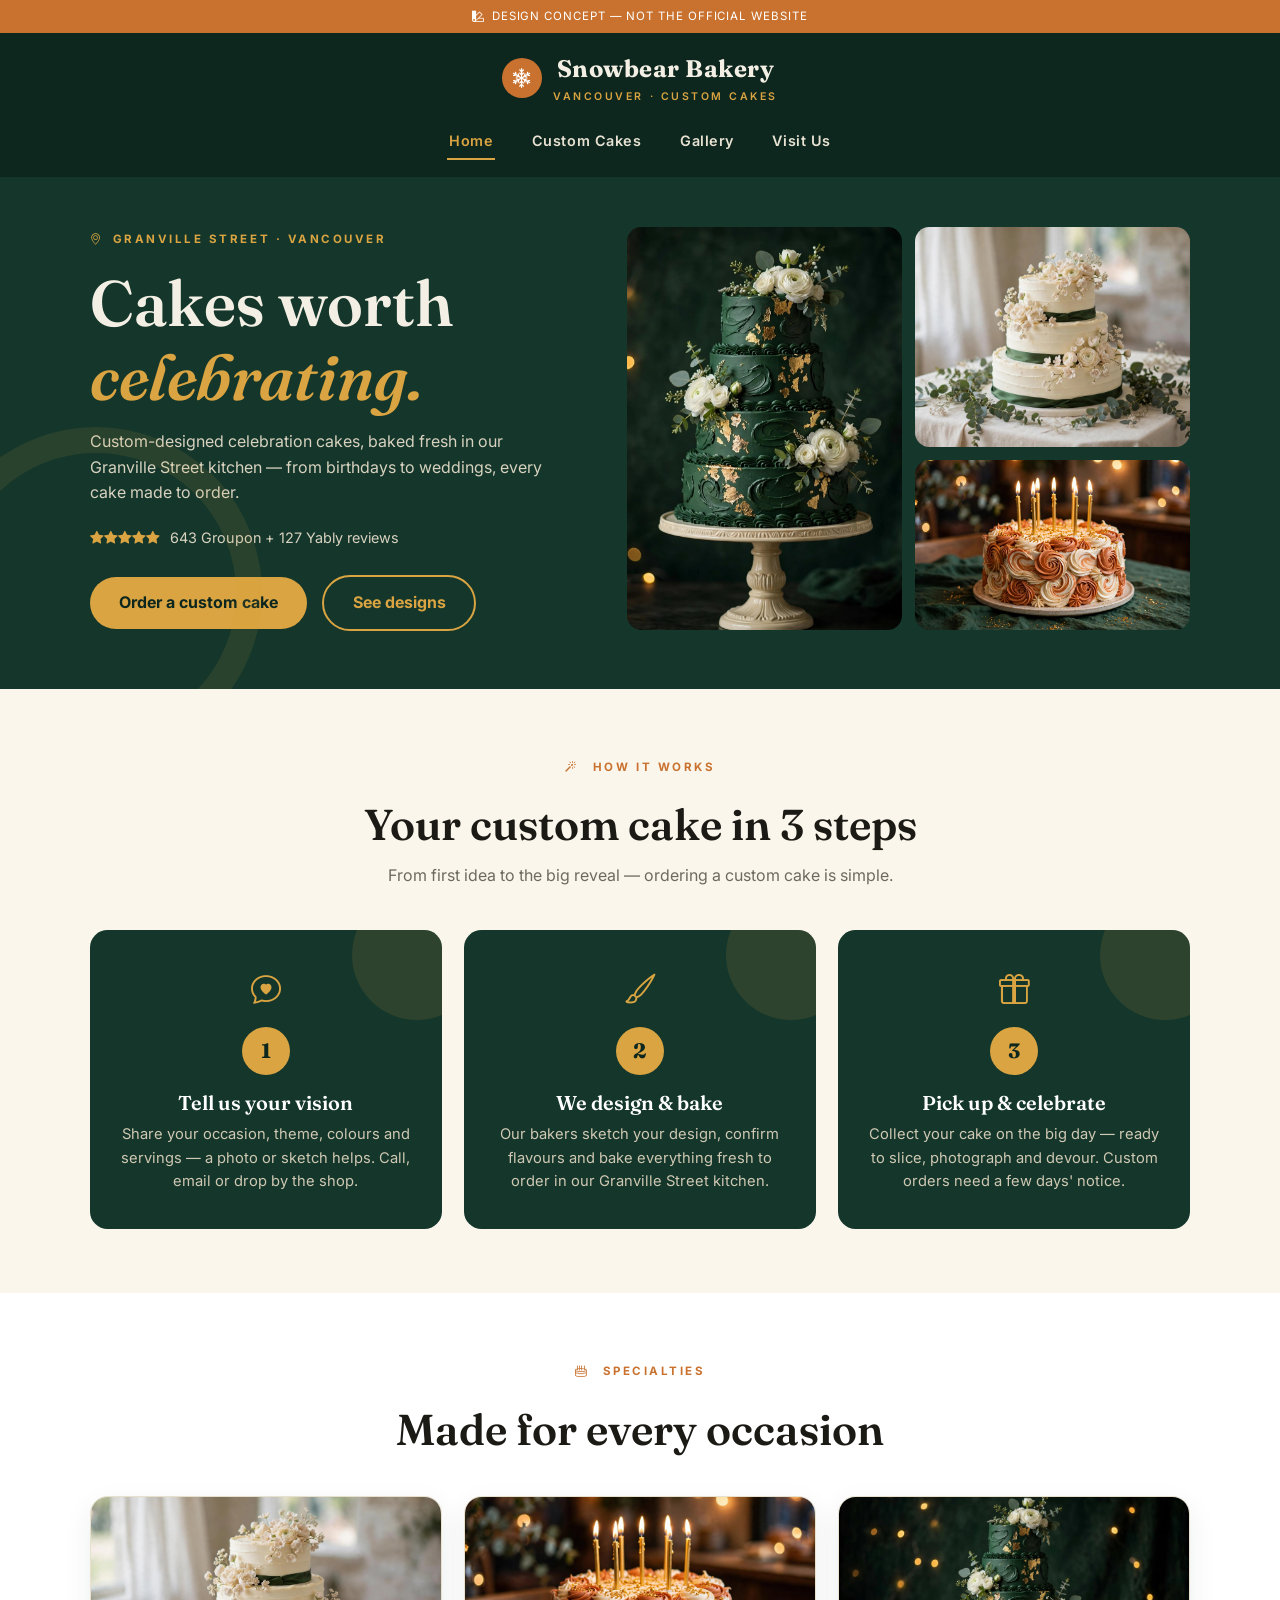
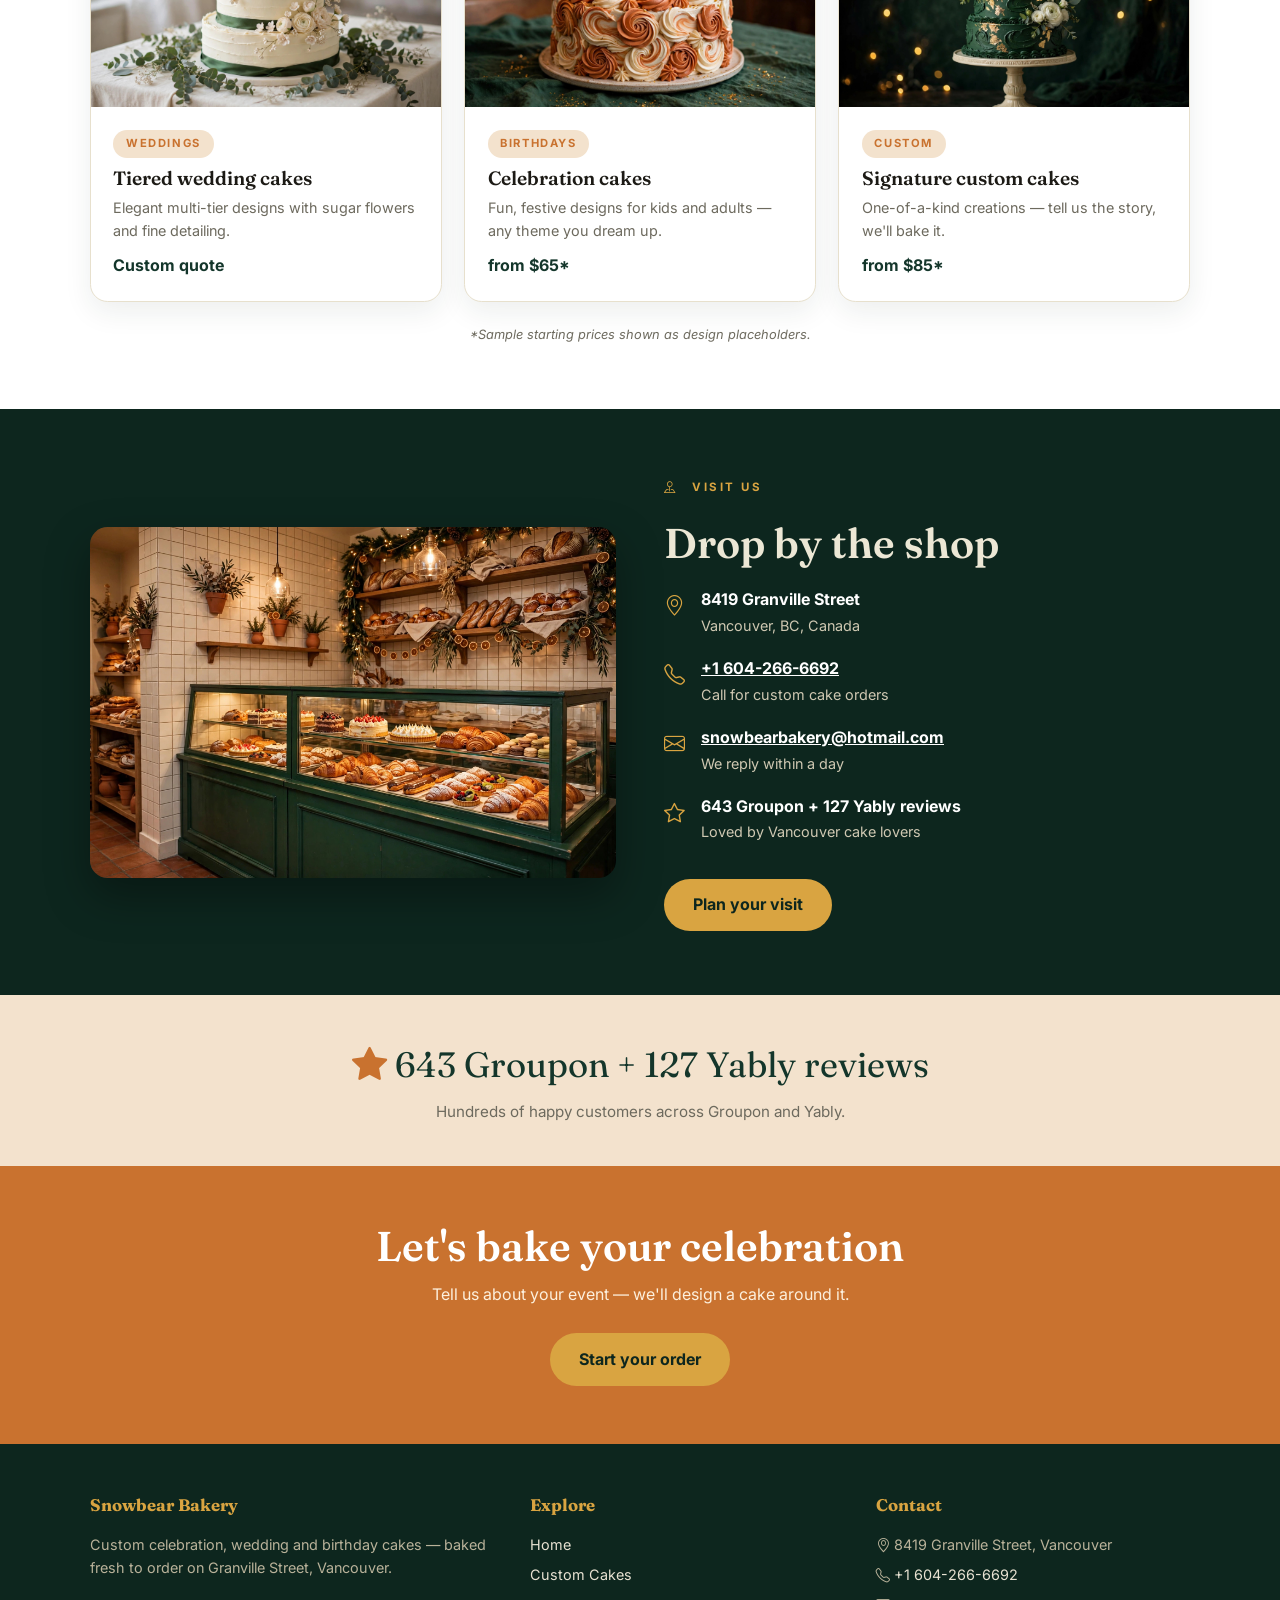
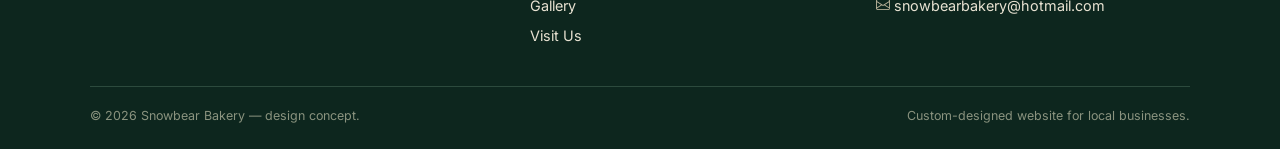
==== index.html @ fba26eec "Demo website concept for Snowbear Bakery (Vancouver, Canada)" ====
<!DOCTYPE html>
<html lang="en">
<head>
<meta charset="UTF-8">
<meta name="viewport" content="width=device-width, initial-scale=1.0">
<title>Snowbear Bakery — Custom Cakes, Vancouver</title>
<meta name="description" content="Snowbear Bakery, Granville Street Vancouver — custom celebration, wedding and birthday cakes baked to order.">
<link rel="stylesheet" href="https://cdn.jsdelivr.net/npm/bootstrap-icons@1.11.3/font/bootstrap-icons.min.css">
<link href="https://fonts.googleapis.com/css2?family=Fraunces:ital,wght@0,400;0,600;0,700;1,400;1,600&family=Inter:wght@400;500;600;700&display=swap" rel="stylesheet">
<link rel="stylesheet" href="styles.css">
</head>
<body>
<div class="ribbon"><i class="bi bi-palette2"></i>Design concept — not the official website</div>

<header class="top">
  <div class="brandbar">
    <a class="brand" href="index.html">
      <span class="flake"><i class="bi bi-snow2"></i></span>
      <span><b>Snowbear Bakery</b><small>Vancouver · Custom Cakes</small></span>
    </a>
  </div>
  <button class="burger" aria-label="Open menu" onclick="document.querySelector('nav.main').classList.toggle('open')"><i class="bi bi-list"></i></button>
  <nav class="main">
    <a href="index.html" class="active">Home</a>
    <a href="services.html">Custom Cakes</a>
    <a href="gallery.html">Gallery</a>
    <a href="contact.html">Visit Us</a>
  </nav>
</header>

<div class="hero">
  <div class="wrap">
    <div>
      <span class="kicker"><i class="bi bi-geo-alt"></i>Granville Street · Vancouver</span>
      <h1>Cakes worth <em>celebrating.</em></h1>
      <p>Custom-designed celebration cakes, baked fresh in our Granville Street kitchen — from birthdays to weddings, every cake made to order.</p>
      <div class="stars">
        <span><i class="bi bi-star-fill"></i><i class="bi bi-star-fill"></i><i class="bi bi-star-fill"></i><i class="bi bi-star-fill"></i><i class="bi bi-star-fill"></i></span>
        <span>643 Groupon + 127 Yably reviews</span>
      </div>
      <div>
        <a class="btn btn-gold" href="services.html">Order a custom cake</a>
        <a class="btn btn-line" href="gallery.html">See designs</a>
      </div>
    </div>
    <div class="photogrid">
      <img class="tall" src="images/hero.jpg" alt="Custom celebration cake with green frosting">
      <img src="images/wedding.jpg" alt="Elegant wedding cake">
      <img src="images/birthday.jpg" alt="Festive birthday cake">
    </div>
  </div>
</div>

<section>
  <div class="wrap">
    <div class="sec-head">
      <span class="kicker"><i class="bi bi-magic"></i>&nbsp;How it works</span>
      <h2>Your custom cake in 3 steps</h2>
      <p>From first idea to the big reveal — ordering a custom cake is simple.</p>
    </div>
    <div class="steps">
      <div class="step">
        <i class="big bi bi-chat-heart"></i>
        <span class="n">1</span>
        <h3>Tell us your vision</h3>
        <p>Share your occasion, theme, colours and servings — a photo or sketch helps. Call, email or drop by the shop.</p>
      </div>
      <div class="step">
        <i class="big bi bi-brush"></i>
        <span class="n">2</span>
        <h3>We design &amp; bake</h3>
        <p>Our bakers sketch your design, confirm flavours and bake everything fresh to order in our Granville Street kitchen.</p>
      </div>
      <div class="step">
        <i class="big bi bi-gift"></i>
        <span class="n">3</span>
        <h3>Pick up &amp; celebrate</h3>
        <p>Collect your cake on the big day — ready to slice, photograph and devour. Custom orders need a few days' notice.</p>
      </div>
    </div>
  </div>
</section>

<section style="background:#fff;padding:4rem 0">
  <div class="wrap">
    <div class="sec-head">
      <span class="kicker"><i class="bi bi-cake2"></i>&nbsp;Specialties</span>
      <h2>Made for every occasion</h2>
    </div>
    <div class="specs">
      <article class="spec">
        <img src="images/wedding.jpg" alt="Wedding cake">
        <div class="bd">
          <span class="pill">Weddings</span>
          <h3>Tiered wedding cakes</h3>
          <p>Elegant multi-tier designs with sugar flowers and fine detailing.</p>
          <span class="from">Custom quote</span>
        </div>
      </article>
      <article class="spec">
        <img src="images/birthday.jpg" alt="Birthday cake">
        <div class="bd">
          <span class="pill">Birthdays</span>
          <h3>Celebration cakes</h3>
          <p>Fun, festive designs for kids and adults — any theme you dream up.</p>
          <span class="from">from $65*</span>
        </div>
      </article>
      <article class="spec">
        <img src="images/hero.jpg" alt="Custom celebration cake">
        <div class="bd">
          <span class="pill">Custom</span>
          <h3>Signature custom cakes</h3>
          <p>One-of-a-kind creations — tell us the story, we'll bake it.</p>
          <span class="from">from $85*</span>
        </div>
      </article>
    </div>
    <p class="sample-note">*Sample starting prices shown as design placeholders.</p>
  </div>
</section>

<section class="visit">
  <div class="wrap">
    <img src="images/shop.jpg" alt="Inside Snowbear Bakery">
    <div>
      <span class="kicker"><i class="bi bi-pin-map"></i>&nbsp;Visit us</span>
      <h2>Drop by the shop</h2>
      <div class="vrow">
        <i class="bi bi-geo-alt"></i>
        <div><b>8419 Granville Street</b><span>Vancouver, BC, Canada</span></div>
      </div>
      <div class="vrow">
        <i class="bi bi-telephone"></i>
        <div><b><a href="tel:+16042666692">+1 604-266-6692</a></b><span>Call for custom cake orders</span></div>
      </div>
      <div class="vrow">
        <i class="bi bi-envelope"></i>
        <div><b><a href="mailto:snowbearbakery@hotmail.com">snowbearbakery@hotmail.com</a></b><span>We reply within a day</span></div>
      </div>
      <div class="vrow">
        <i class="bi bi-star"></i>
        <div><b>643 Groupon + 127 Yably reviews</b><span>Loved by Vancouver cake lovers</span></div>
      </div>
      <a class="btn btn-gold" href="contact.html" style="margin-top:1rem">Plan your visit</a>
    </div>
  </div>
</section>

<div class="reviews">
  <div class="big"><i class="bi bi-star-fill"></i> 643 Groupon + 127 Yably reviews</div>
  <p>Hundreds of happy customers across Groupon and Yably.</p>
</div>

<div class="cta">
  <h2>Let's bake your celebration</h2>
  <p>Tell us about your event — we'll design a cake around it.</p>
  <a class="btn btn-gold" href="contact.html">Start your order</a>
</div>

<footer>
  <div class="wrap">
    <div class="fgrid">
      <div>
        <h4>Snowbear Bakery</h4>
        <p>Custom celebration, wedding and birthday cakes — baked fresh to order on Granville Street, Vancouver.</p>
      </div>
      <div>
        <h4>Explore</h4>
        <ul>
          <li><a href="index.html">Home</a></li>
          <li><a href="services.html">Custom Cakes</a></li>
          <li><a href="gallery.html">Gallery</a></li>
          <li><a href="contact.html">Visit Us</a></li>
        </ul>
      </div>
      <div>
        <h4>Contact</h4>
        <ul>
          <li><i class="bi bi-geo-alt"></i> 8419 Granville Street, Vancouver</li>
          <li><i class="bi bi-telephone"></i> <a href="tel:+16042666692">+1 604-266-6692</a></li>
          <li><i class="bi bi-envelope"></i> <a href="mailto:snowbearbakery@hotmail.com">snowbearbakery@hotmail.com</a></li>
        </ul>
      </div>
    </div>
    <div class="fbottom">
      <span>© 2026 Snowbear Bakery — design concept.</span>
      <span>Custom-designed website for local businesses.</span>
    </div>
  </div>
</footer>
</body>
</html>
---- styles.css ----
:root{
  --forest:#14362b;
  --forest-deep:#0d261e;
  --forest-soft:#e6efe8;
  --cream:#faf6ec;
  --terra:#c9722f;
  --terra-soft:#f3e2cd;
  --gold:#d9a441;
  --ink:#1c1a15;
  --muted:#6d6a5e;
}
*{margin:0;padding:0;box-sizing:border-box}
body{font-family:'Inter',system-ui,sans-serif;background:var(--cream);color:var(--ink);line-height:1.6}
h1,h2,h3,.serif{font-family:'Fraunces',Georgia,serif;line-height:1.15;font-weight:600}
img{max-width:100%;display:block}
a{color:inherit}
.wrap{max-width:1140px;margin:0 auto;padding:0 1.25rem}

/* concept ribbon */
.ribbon{background:var(--terra);color:#fff;text-align:center;font-size:.72rem;letter-spacing:.08em;text-transform:uppercase;padding:.45rem 1rem}
.ribbon i{margin-right:.4rem}

/* header: centered logo, split nav */
header.top{background:var(--forest-deep);color:#f3efe4}
.brandbar{text-align:center;padding:1.1rem 1rem .6rem}
.brand{display:inline-flex;align-items:center;gap:.7rem;text-decoration:none;color:#f3efe4}
.brand .flake{background:var(--terra);color:#fff;width:2.5rem;height:2.5rem;border-radius:50%;display:grid;place-items:center;font-size:1.25rem}
.brand b{font-family:'Fraunces',serif;font-size:1.5rem;letter-spacing:.02em}
.brand small{display:block;font-family:'Inter';font-size:.66rem;letter-spacing:.24em;text-transform:uppercase;color:var(--gold);font-weight:600}
nav.main{display:flex;justify-content:center;gap:2.2rem;padding:.5rem 1rem 1.1rem}
nav.main a{color:#e8e2d2;text-decoration:none;font-size:.9rem;font-weight:600;letter-spacing:.04em;padding:.35rem .1rem;border-bottom:2px solid transparent}
nav.main a:hover,nav.main a.active{color:var(--gold);border-color:var(--gold)}
.burger{display:none;background:none;border:none;font-size:1.6rem;color:var(--gold);cursor:pointer;position:absolute;top:1.1rem;right:1.1rem}

/* hero: photo grid, product-first */
.hero{background:var(--forest);color:#f3efe4;padding:3rem 0 3.6rem;position:relative;overflow:hidden}
.hero::before{content:"";position:absolute;left:-70px;bottom:-70px;width:280px;height:280px;border:26px solid rgba(217,164,65,.10);border-radius:50%}
.hero .wrap{display:grid;grid-template-columns:1fr 1.15fr;gap:3rem;align-items:center}
.kicker{display:inline-flex;align-items:center;gap:.5rem;font-size:.72rem;letter-spacing:.22em;text-transform:uppercase;font-weight:700;color:var(--gold);margin-bottom:1.1rem}
.hero h1{font-size:clamp(2.4rem,5vw,4rem);margin-bottom:1rem}
.hero h1 em{font-style:italic;color:var(--gold)}
.hero p{color:#d8d2bf;max-width:30rem;margin-bottom:1.2rem}
.stars{display:flex;align-items:center;gap:.6rem;margin-bottom:1.6rem;font-size:.9rem;color:#d8d2bf}
.stars .bi-star-fill{color:var(--gold);font-size:.85rem}
.btn{display:inline-block;text-decoration:none;font-weight:700;padding:.85rem 1.8rem;border-radius:999px;transition:.2s}
.btn-gold{background:var(--gold);color:var(--forest-deep)}
.btn-gold:hover{background:#fff}
.btn-line{border:2px solid var(--gold);color:var(--gold);margin-left:.7rem}
.btn-line:hover{background:rgba(217,164,65,.15)}
.photogrid{display:grid;grid-template-columns:1fr 1fr;grid-template-rows:220px 170px;gap:.8rem}
.photogrid img{width:100%;height:100%;object-fit:cover;border-radius:.9rem}
.photogrid .tall{grid-row:span 2}
.photogrid figcaption{position:absolute}

/* sections */
section{padding:4rem 0}
.sec-head{max-width:640px;margin:0 auto 2.6rem;text-align:center}
.sec-head .kicker{color:var(--terra)}
.sec-head h2{font-size:clamp(1.9rem,3.4vw,2.7rem);margin:.4rem 0 .8rem}
.sec-head p{color:var(--muted)}

/* 3 steps */
.steps{display:grid;grid-template-columns:repeat(3,1fr);gap:1.4rem;counter-reset:step}
.step{background:var(--forest);color:#f0ead9;border-radius:1.1rem;padding:2.2rem 1.8rem;text-align:center;position:relative;overflow:hidden}
.step::after{content:"";position:absolute;top:-40px;right:-40px;width:130px;height:130px;border-radius:50%;background:rgba(217,164,65,.12)}
.step .n{width:3rem;height:3rem;border-radius:50%;background:var(--gold);color:var(--forest-deep);font-family:'Fraunces',serif;font-weight:700;font-size:1.3rem;display:grid;place-items:center;margin:0 auto 1rem}
.step h3{font-size:1.25rem;margin-bottom:.6rem;color:#fff}
.step p{font-size:.92rem;color:#cfc8b2}
.step i.big{font-size:1.9rem;color:var(--gold);display:block;margin-bottom:.8rem}

/* specialties */
.specs{display:grid;grid-template-columns:repeat(3,1fr);gap:1.4rem}
.spec{background:#fff;border-radius:1.1rem;overflow:hidden;border:1px solid #e7e0cd;box-shadow:0 10px 28px rgba(20,54,43,.08)}
.spec img{height:210px;width:100%;object-fit:cover}
.spec .bd{padding:1.4rem}
.spec .pill{display:inline-block;background:var(--terra-soft);color:var(--terra);font-size:.7rem;font-weight:700;letter-spacing:.14em;text-transform:uppercase;padding:.3rem .8rem;border-radius:999px;margin-bottom:.6rem}
.spec h3{font-size:1.2rem;margin-bottom:.4rem}
.spec p{font-size:.9rem;color:var(--muted)}
.spec .from{display:block;margin-top:.7rem;font-weight:700;color:var(--forest)}
.sample-note{font-size:.8rem;color:var(--muted);margin-top:1.4rem;font-style:italic;text-align:center}

/* visit panel */
.visit{background:var(--forest-deep);color:#ece7d5}
.visit .wrap{display:grid;grid-template-columns:1fr 1fr;gap:3rem;align-items:center}
.visit img{border-radius:1.1rem;box-shadow:0 18px 44px rgba(0,0,0,.35)}
.visit h2{font-size:clamp(1.9rem,3.4vw,2.6rem);margin:.4rem 0 1.2rem}
.visit .kicker{color:var(--gold)}
.vrow{display:flex;gap:1rem;margin-bottom:1.1rem;align-items:flex-start}
.vrow i{font-size:1.3rem;color:var(--gold);margin-top:.15rem}
.vrow b{display:block;color:#fff}
.vrow span{font-size:.9rem;color:#cfc8b2}
.vrow a{color:#fff}

/* reviews strip */
.reviews{background:var(--terra-soft);text-align:center;padding:2.6rem 1.25rem}
.reviews .big{font-family:'Fraunces',serif;font-size:clamp(1.6rem,3vw,2.2rem);color:var(--forest)}
.reviews p{color:var(--muted);margin-top:.4rem;font-size:.95rem}
.reviews .bi-star-fill{color:var(--terra)}

/* cta */
.cta{background:var(--terra);color:#fff;text-align:center;padding:3.6rem 1.25rem}
.cta h2{font-size:clamp(1.8rem,3.4vw,2.6rem);margin-bottom:.7rem}
.cta p{color:#fdf0dd;margin-bottom:1.6rem}

/* footer */
footer{background:var(--forest-deep);color:#d9d3c0;padding:3rem 0 1.4rem}
.fgrid{display:grid;grid-template-columns:1.3fr 1fr 1fr;gap:2rem;margin-bottom:2rem}
footer h4{font-family:'Fraunces',serif;color:var(--gold);font-size:1.05rem;margin-bottom:.9rem}
footer p,footer li{font-size:.9rem;color:#b9b29a;list-style:none;margin-bottom:.45rem}
footer a{color:#e8e2d2;text-decoration:none}
footer a:hover{color:var(--gold)}
.fbottom{border-top:1px solid #2c4a3d;padding-top:1.2rem;font-size:.78rem;color:#8a937f;display:flex;justify-content:space-between;flex-wrap:wrap;gap:.5rem}

/* gallery */
.ggrid{display:grid;grid-template-columns:repeat(3,1fr);gap:1rem}
.ggrid figure{border-radius:1rem;overflow:hidden;position:relative;border:3px solid var(--forest)}
.ggrid img{width:100%;height:270px;object-fit:cover;transition:transform .3s}
.ggrid figure:hover img{transform:scale(1.05)}
.ggrid figcaption{position:absolute;left:0;right:0;bottom:0;background:linear-gradient(transparent,rgba(13,38,30,.92));color:#fff;padding:2rem .9rem .8rem;font-size:.85rem;font-weight:600}

/* cake list (services) */
.clist{display:grid;grid-template-columns:repeat(2,1fr);gap:1.4rem}
.citem{background:#fff;border-radius:1rem;padding:1.8rem;border-left:6px solid var(--forest)}
.citem h3{font-size:1.2rem;margin-bottom:.4rem}
.citem h3 i{color:var(--terra);margin-right:.5rem}
.citem p{font-size:.9rem;color:var(--muted)}
.citem .from{display:block;margin-top:.6rem;font-weight:700;color:var(--forest)}

/* form */
form.demo{max-width:640px;background:#fff;border-radius:1rem;padding:2rem;border:1px solid #e7e0cd;box-shadow:0 10px 30px rgba(20,54,43,.08)}
form.demo label{display:block;font-size:.82rem;font-weight:700;margin:1rem 0 .35rem}
form.demo input,form.demo textarea,form.demo select{width:100%;padding:.75rem .9rem;border:1.5px solid #ddd2b8;border-radius:.6rem;font-family:inherit;font-size:.95rem;background:var(--cream)}
form.demo input:focus,form.demo textarea:focus{outline:2px solid var(--forest);border-color:var(--forest)}
.btn-solid{background:var(--forest);color:#fff;border:none;cursor:pointer;font-size:1rem;margin-top:1.2rem}
.btn-solid:hover{background:var(--forest-deep)}

.contact-grid{display:grid;grid-template-columns:1fr 1.1fr;gap:2.4rem;align-items:start}
.cinfo{background:var(--forest);color:#ece7d5;border-radius:1rem;padding:2rem}
.cinfo h3{color:var(--gold);font-size:1.1rem;margin-bottom:1rem}
.cinfo p{margin-bottom:.9rem;font-size:.94rem;color:#cfc8b2}
.cinfo i{color:var(--gold);margin-right:.6rem}
.cinfo a{color:#fff}

@media(max-width:860px){
  .hero .wrap,.visit .wrap,.contact-grid{grid-template-columns:1fr}
  .steps,.specs,.clist{grid-template-columns:1fr}
  .ggrid{grid-template-columns:repeat(2,1fr)}
  .fgrid{grid-template-columns:1fr}
  nav.main{display:none;flex-direction:column;align-items:center;gap:1rem;padding-bottom:1.2rem}
  nav.main.open{display:flex}
  .burger{display:block}
  header.top{position:relative}
  .photogrid{grid-template-rows:190px 150px}
}
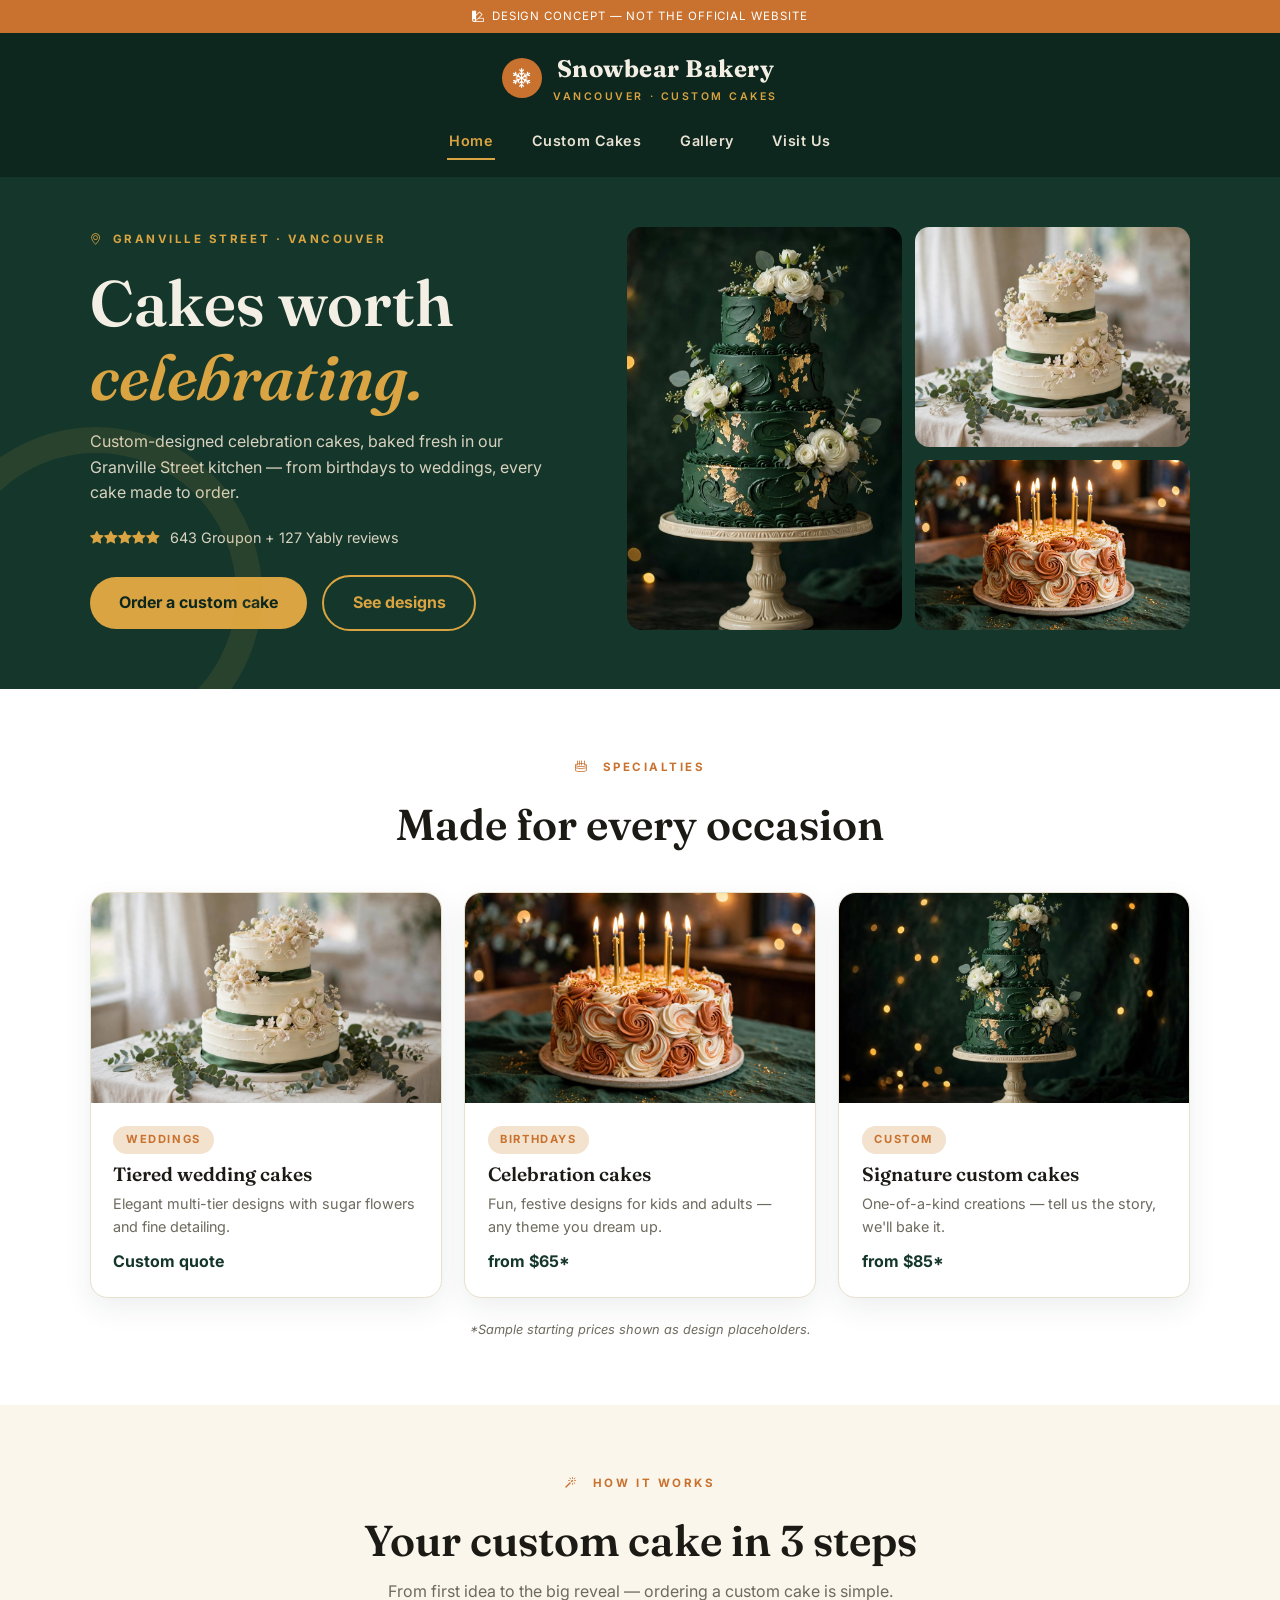
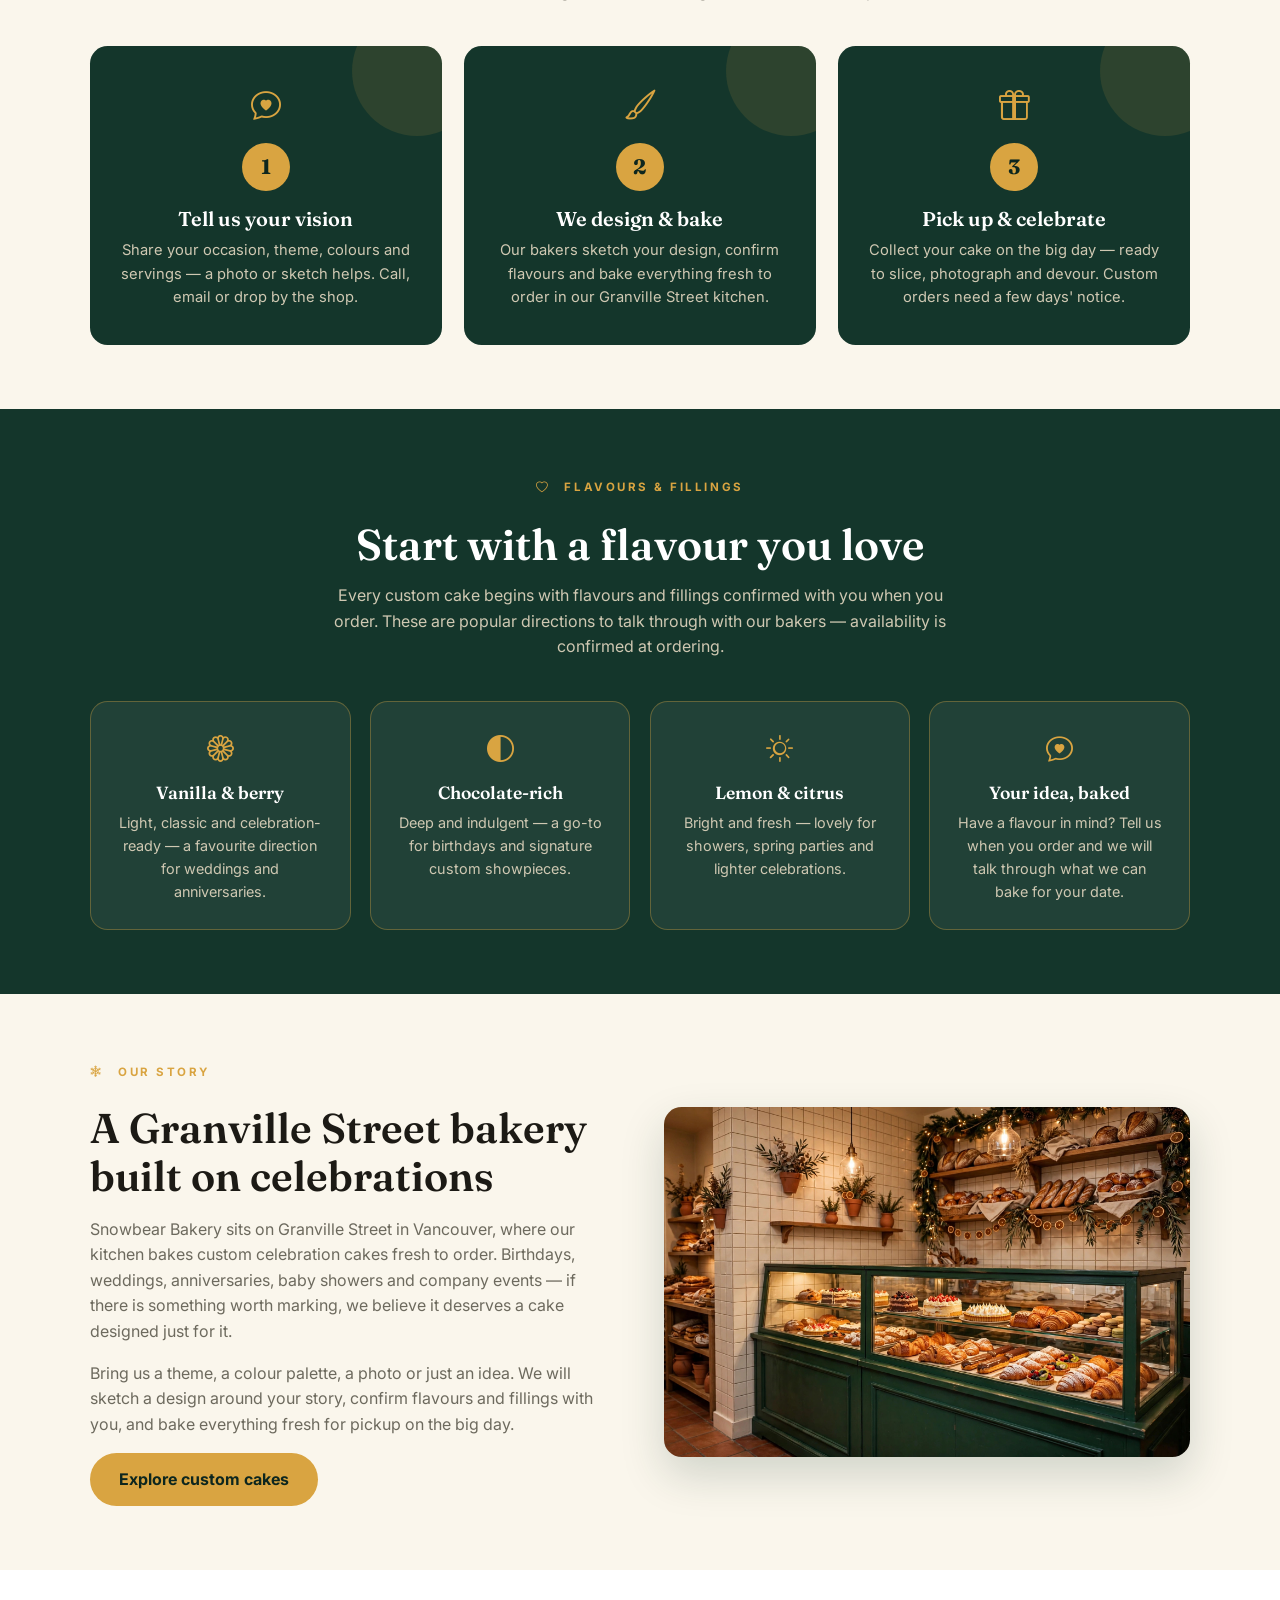
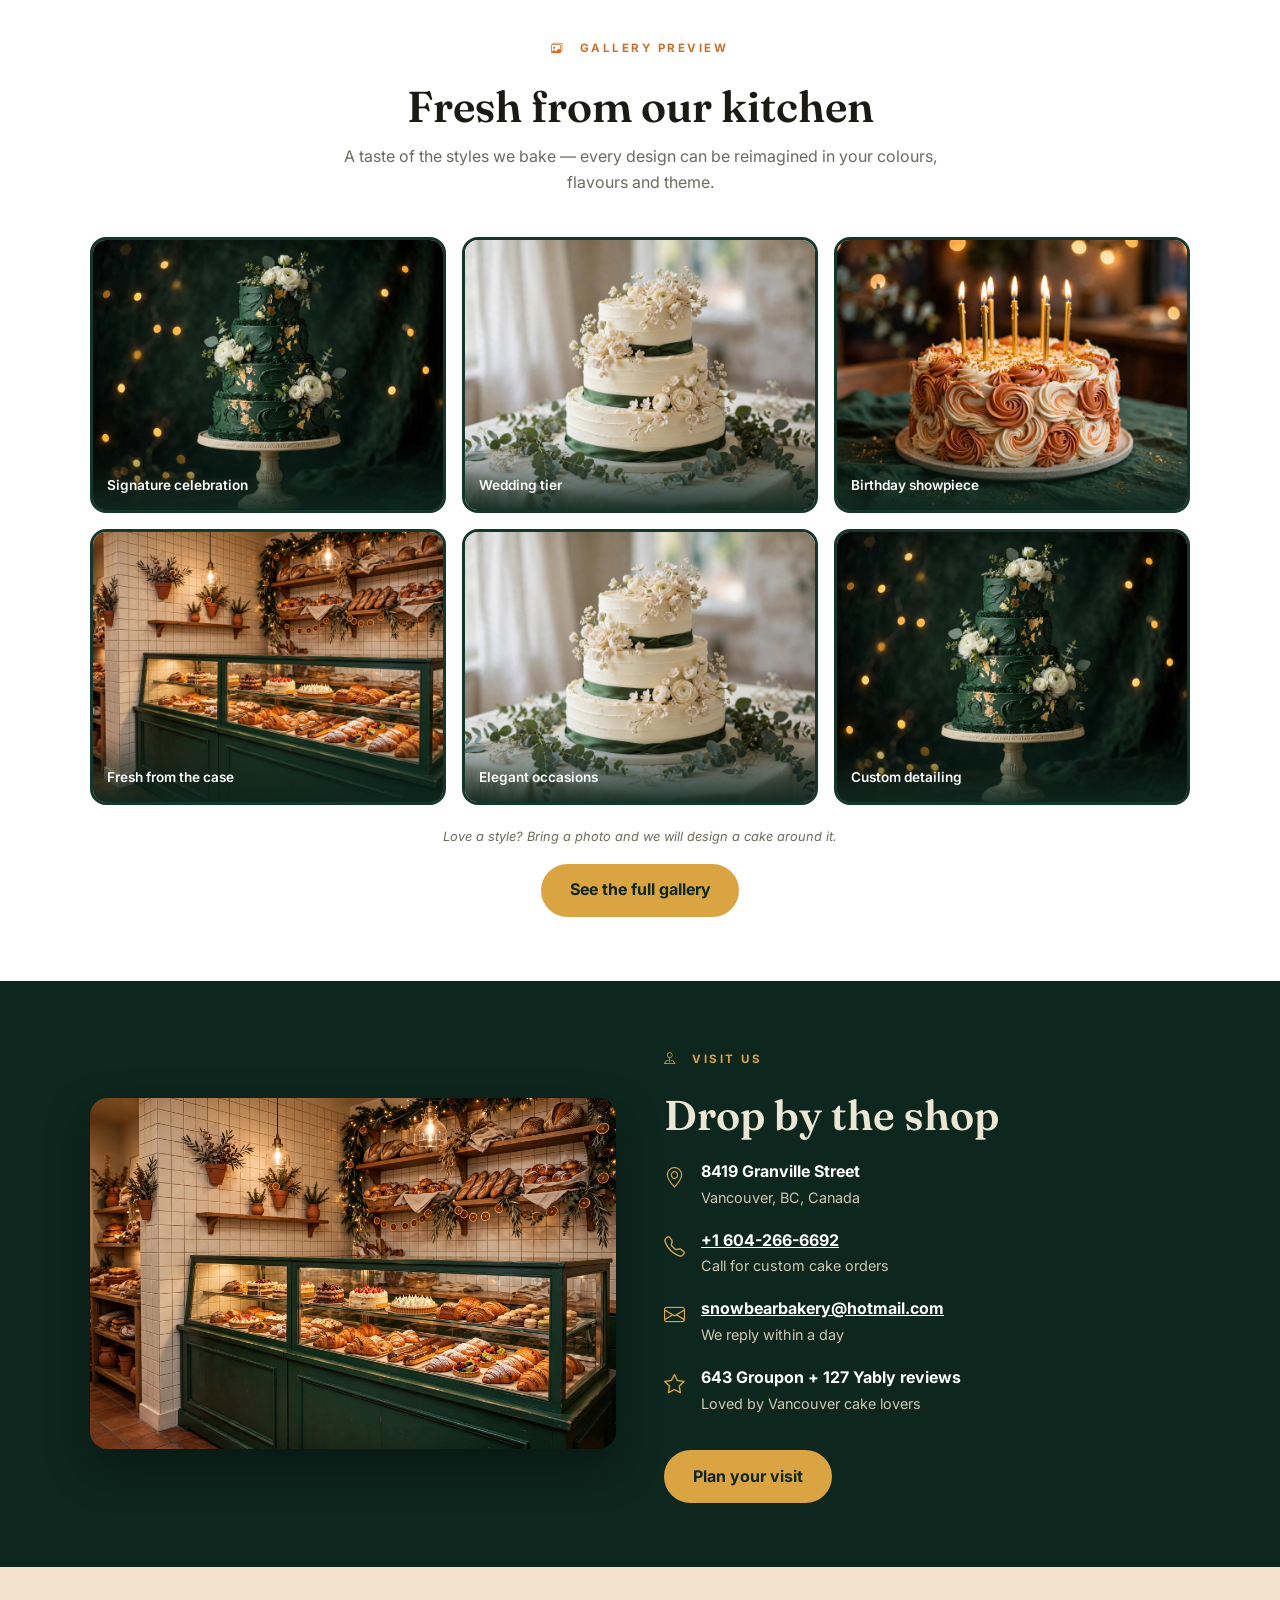
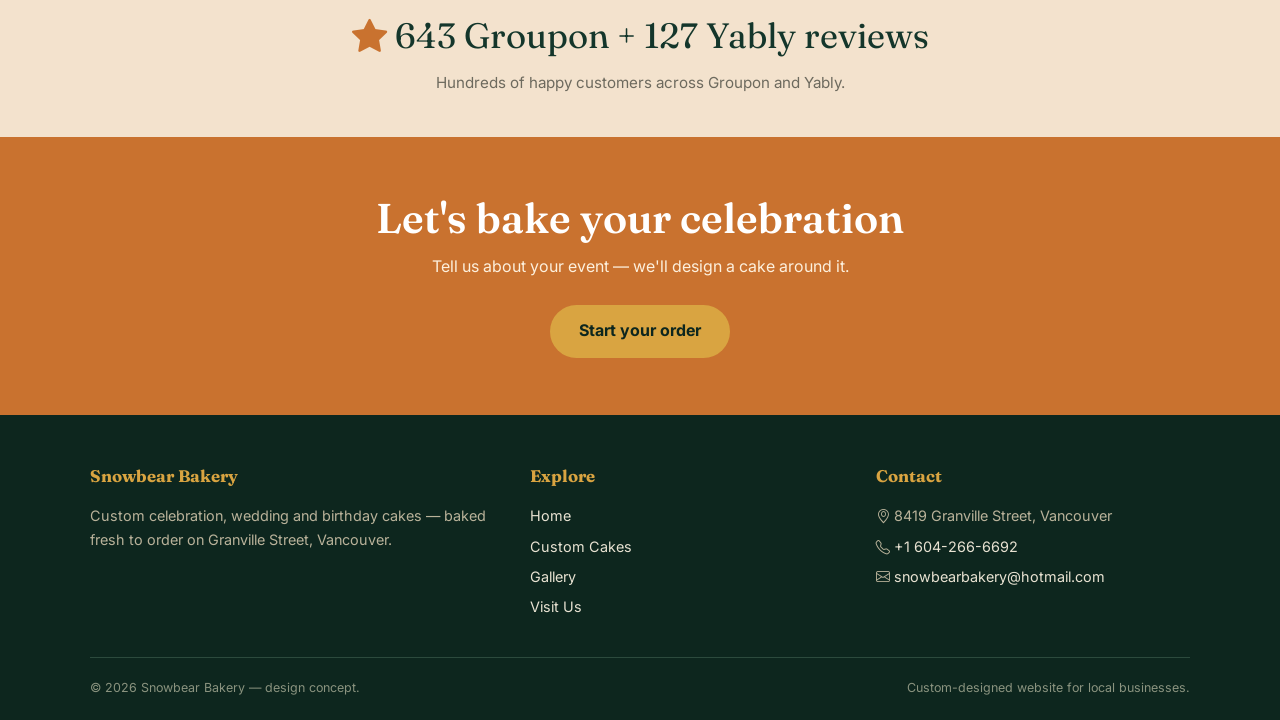
==== commit 8f9ceb75: "Demo website concept for Snowbear Bakery (Vancouver, BC)" ====
--- a/index.html
+++ b/index.html
@@ -50,36 +50,6 @@
     </div>
   </div>
 </div>
-
-<section>
-  <div class="wrap">
-    <div class="sec-head">
-      <span class="kicker"><i class="bi bi-magic"></i>&nbsp;How it works</span>
-      <h2>Your custom cake in 3 steps</h2>
-      <p>From first idea to the big reveal — ordering a custom cake is simple.</p>
-    </div>
-    <div class="steps">
-      <div class="step">
-        <i class="big bi bi-chat-heart"></i>
-        <span class="n">1</span>
-        <h3>Tell us your vision</h3>
-        <p>Share your occasion, theme, colours and servings — a photo or sketch helps. Call, email or drop by the shop.</p>
-      </div>
-      <div class="step">
-        <i class="big bi bi-brush"></i>
-        <span class="n">2</span>
-        <h3>We design &amp; bake</h3>
-        <p>Our bakers sketch your design, confirm flavours and bake everything fresh to order in our Granville Street kitchen.</p>
-      </div>
-      <div class="step">
-        <i class="big bi bi-gift"></i>
-        <span class="n">3</span>
-        <h3>Pick up &amp; celebrate</h3>
-        <p>Collect your cake on the big day — ready to slice, photograph and devour. Custom orders need a few days' notice.</p>
-      </div>
-    </div>
-  </div>
-</section>
 
 <section style="background:#fff;padding:4rem 0">
   <div class="wrap">
@@ -120,6 +90,86 @@
   </div>
 </section>
 
+
+
+<section>
+  <div class="wrap">
+    <div class="sec-head">
+      <span class="kicker"><i class="bi bi-magic"></i>&nbsp;How it works</span>
+      <h2>Your custom cake in 3 steps</h2>
+      <p>From first idea to the big reveal — ordering a custom cake is simple.</p>
+    </div>
+    <div class="steps">
+      <div class="step">
+        <i class="big bi bi-chat-heart"></i>
+        <span class="n">1</span>
+        <h3>Tell us your vision</h3>
+        <p>Share your occasion, theme, colours and servings — a photo or sketch helps. Call, email or drop by the shop.</p>
+      </div>
+      <div class="step">
+        <i class="big bi bi-brush"></i>
+        <span class="n">2</span>
+        <h3>We design &amp; bake</h3>
+        <p>Our bakers sketch your design, confirm flavours and bake everything fresh to order in our Granville Street kitchen.</p>
+      </div>
+      <div class="step">
+        <i class="big bi bi-gift"></i>
+        <span class="n">3</span>
+        <h3>Pick up &amp; celebrate</h3>
+        <p>Collect your cake on the big day — ready to slice, photograph and devour. Custom orders need a few days' notice.</p>
+      </div>
+    </div>
+  </div>
+</section>
+
+<section class="flavours-band">
+  <div class="wrap">
+    <div class="sec-head">
+      <span class="kicker"><i class="bi bi-heart"></i>&nbsp;Flavours &amp; fillings</span>
+      <h2>Start with a flavour you love</h2>
+      <p>Every custom cake begins with flavours and fillings confirmed with you when you order. These are popular directions to talk through with our bakers &mdash; availability is confirmed at ordering.</p>
+    </div>
+    <div class="flavour-grid">
+      <div class="flavour-card"><i class="bi bi-flower1"></i><h3>Vanilla &amp; berry</h3><p>Light, classic and celebration-ready &mdash; a favourite direction for weddings and anniversaries.</p></div>
+      <div class="flavour-card"><i class="bi bi-circle-half"></i><h3>Chocolate-rich</h3><p>Deep and indulgent &mdash; a go-to for birthdays and signature custom showpieces.</p></div>
+      <div class="flavour-card"><i class="bi bi-sun"></i><h3>Lemon &amp; citrus</h3><p>Bright and fresh &mdash; lovely for showers, spring parties and lighter celebrations.</p></div>
+      <div class="flavour-card"><i class="bi bi-chat-heart"></i><h3>Your idea, baked</h3><p>Have a flavour in mind? Tell us when you order and we will talk through what we can bake for your date.</p></div>
+    </div>
+  </div>
+</section>
+<section class="enrich-about">
+  <div class="wrap enrich-about-grid">
+    <div>
+      <span class="kicker"><i class="bi bi-snow2"></i>&nbsp;Our story</span>
+      <h2>A Granville Street bakery built on celebrations</h2>
+      <p>Snowbear Bakery sits on Granville Street in Vancouver, where our kitchen bakes custom celebration cakes fresh to order. Birthdays, weddings, anniversaries, baby showers and company events &mdash; if there is something worth marking, we believe it deserves a cake designed just for it.</p>
+      <p>Bring us a theme, a colour palette, a photo or just an idea. We will sketch a design around your story, confirm flavours and fillings with you, and bake everything fresh for pickup on the big day.</p>
+      <a class="btn btn-gold" href="services.html">Explore custom cakes</a>
+    </div>
+    <img src="images/shop.jpg" alt="Inside Snowbear Bakery on Granville Street" loading="lazy">
+  </div>
+</section>
+
+<section class="enrich-gallery" style="background:#fff">
+  <div class="wrap">
+    <div class="sec-head">
+      <span class="kicker"><i class="bi bi-images"></i>&nbsp;Gallery preview</span>
+      <h2>Fresh from our kitchen</h2>
+      <p>A taste of the styles we bake &mdash; every design can be reimagined in your colours, flavours and theme.</p>
+    </div>
+    <div class="ggrid">
+      <figure><img src="images/hero.jpg" alt="Signature celebration cake" loading="lazy"><figcaption>Signature celebration</figcaption></figure>
+      <figure><img src="images/wedding.jpg" alt="Elegant wedding cake" loading="lazy"><figcaption>Wedding tier</figcaption></figure>
+      <figure><img src="images/birthday.jpg" alt="Festive birthday cake" loading="lazy"><figcaption>Birthday showpiece</figcaption></figure>
+      <figure><img src="images/shop.jpg" alt="Bakery display at Snowbear" loading="lazy"><figcaption>Fresh from the case</figcaption></figure>
+      <figure><img src="images/wedding.jpg" alt="Elegant occasion cake" loading="lazy"><figcaption>Elegant occasions</figcaption></figure>
+      <figure><img src="images/hero.jpg" alt="Custom cake detailing" loading="lazy"><figcaption>Custom detailing</figcaption></figure>
+    </div>
+    <p class="sample-note">Love a style? Bring a photo and we will design a cake around it.</p>
+    <div style="text-align:center;margin-top:1rem"><a class="btn btn-gold" href="gallery.html">See the full gallery</a></div>
+  </div>
+</section>
+
 <section class="visit">
   <div class="wrap">
     <img src="images/shop.jpg" alt="Inside Snowbear Bakery">
--- a/styles.css
+++ b/styles.css
@@ -152,3 +152,37 @@
   header.top{position:relative}
   .photogrid{grid-template-rows:190px 150px}
 }
+
+/* --- Homepage enrichment (added sections) --- */
+
+.enrich-highlights{background:var(--terra-soft);padding:1.6rem 0}
+.enrich-highlights-grid{display:grid;grid-template-columns:repeat(4,1fr);gap:1.2rem}
+.enrich-hl{text-align:center;padding:.4rem .6rem}
+.enrich-hl i{font-size:1.6rem;color:var(--terra);display:block;margin-bottom:.5rem}
+.enrich-hl strong{display:block;font-family:'Fraunces',serif;color:var(--forest);font-size:1.02rem}
+.enrich-hl span{font-size:.85rem;color:var(--muted)}
+.enrich-about{background:var(--cream)}
+.enrich-about-grid{display:grid;grid-template-columns:1fr 1fr;gap:3rem;align-items:center}
+.enrich-about h2{font-size:clamp(1.9rem,3.4vw,2.6rem);margin:.4rem 0 1rem}
+.enrich-about p{color:var(--muted);margin-bottom:1rem}
+.enrich-about img{border-radius:1.1rem;box-shadow:0 18px 44px rgba(20,54,43,.18);width:100%;height:auto}
+.enrich-faq{background:var(--cream)}
+.enrich-faq-wrap{max-width:820px}
+.enrich-faq-list{display:grid;gap:.9rem}
+.enrich-faq-list details{background:#fff;border:1px solid #e7e0cd;border-radius:1rem;padding:1.2rem 1.5rem}
+.enrich-faq-list summary{font-family:'Fraunces',serif;font-weight:600;font-size:1.08rem;cursor:pointer;color:var(--forest)}
+.enrich-faq-list details p{color:var(--muted);margin-top:.6rem;font-size:.94rem}
+@media(max-width:860px){.enrich-highlights-grid{grid-template-columns:1fr 1fr}.enrich-about-grid{grid-template-columns:1fr}}
+
+
+/* Diversification: flavours band (replaces generic highlights + FAQ) */
+.flavours-band{background:var(--forest);color:#f0ead9}
+.flavours-band .sec-head h2{color:#fff}
+.flavours-band .sec-head p{color:#cfc8b2}
+.flavours-band .sec-head .kicker{color:var(--gold)}
+.flavour-grid{display:grid;grid-template-columns:repeat(4,1fr);gap:1.2rem}
+.flavour-card{background:rgba(255,255,255,.06);border:1px solid rgba(217,164,65,.35);border-radius:1.1rem;padding:1.6rem;text-align:center}
+.flavour-card i{font-size:1.7rem;color:var(--gold);display:block;margin-bottom:.7rem}
+.flavour-card h3{color:#fff;font-size:1.1rem;margin-bottom:.5rem}
+.flavour-card p{font-size:.9rem;color:#cfc8b2}
+@media(max-width:860px){.flavour-grid{grid-template-columns:1fr 1fr}}
